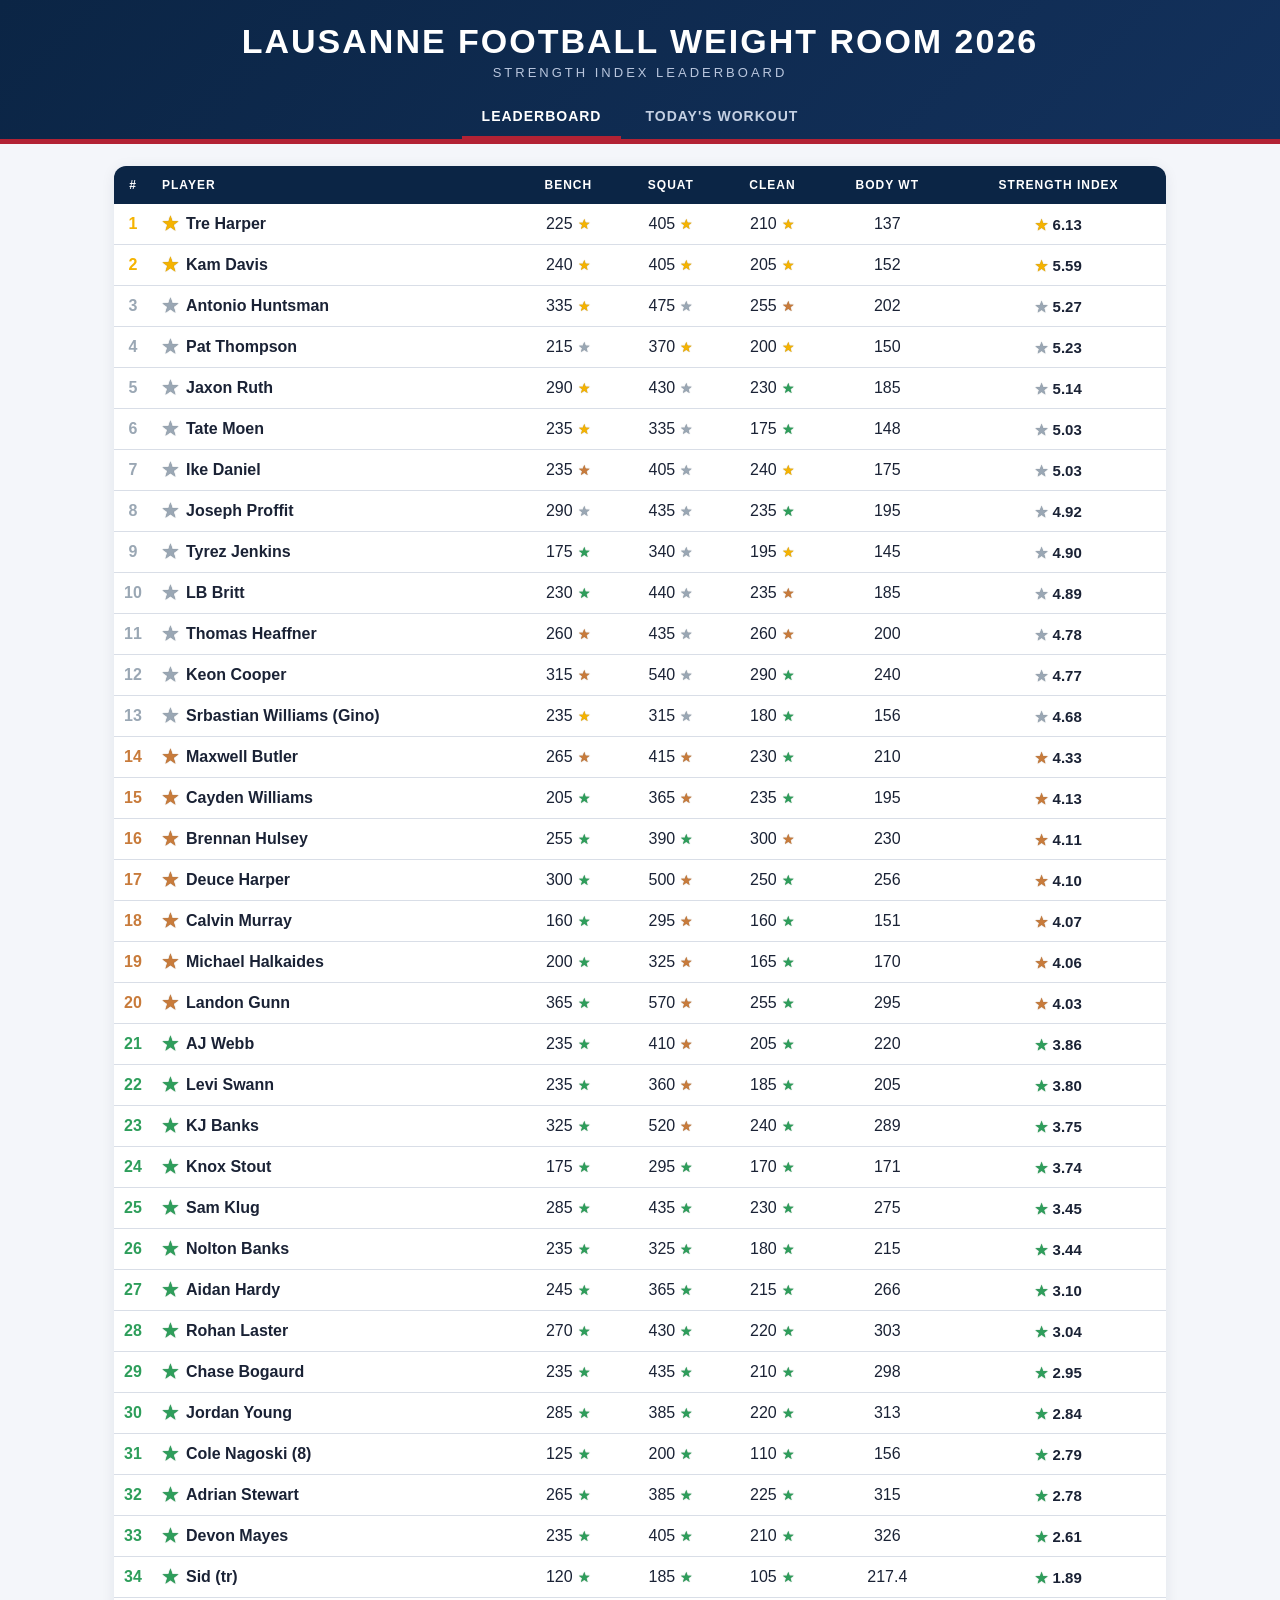
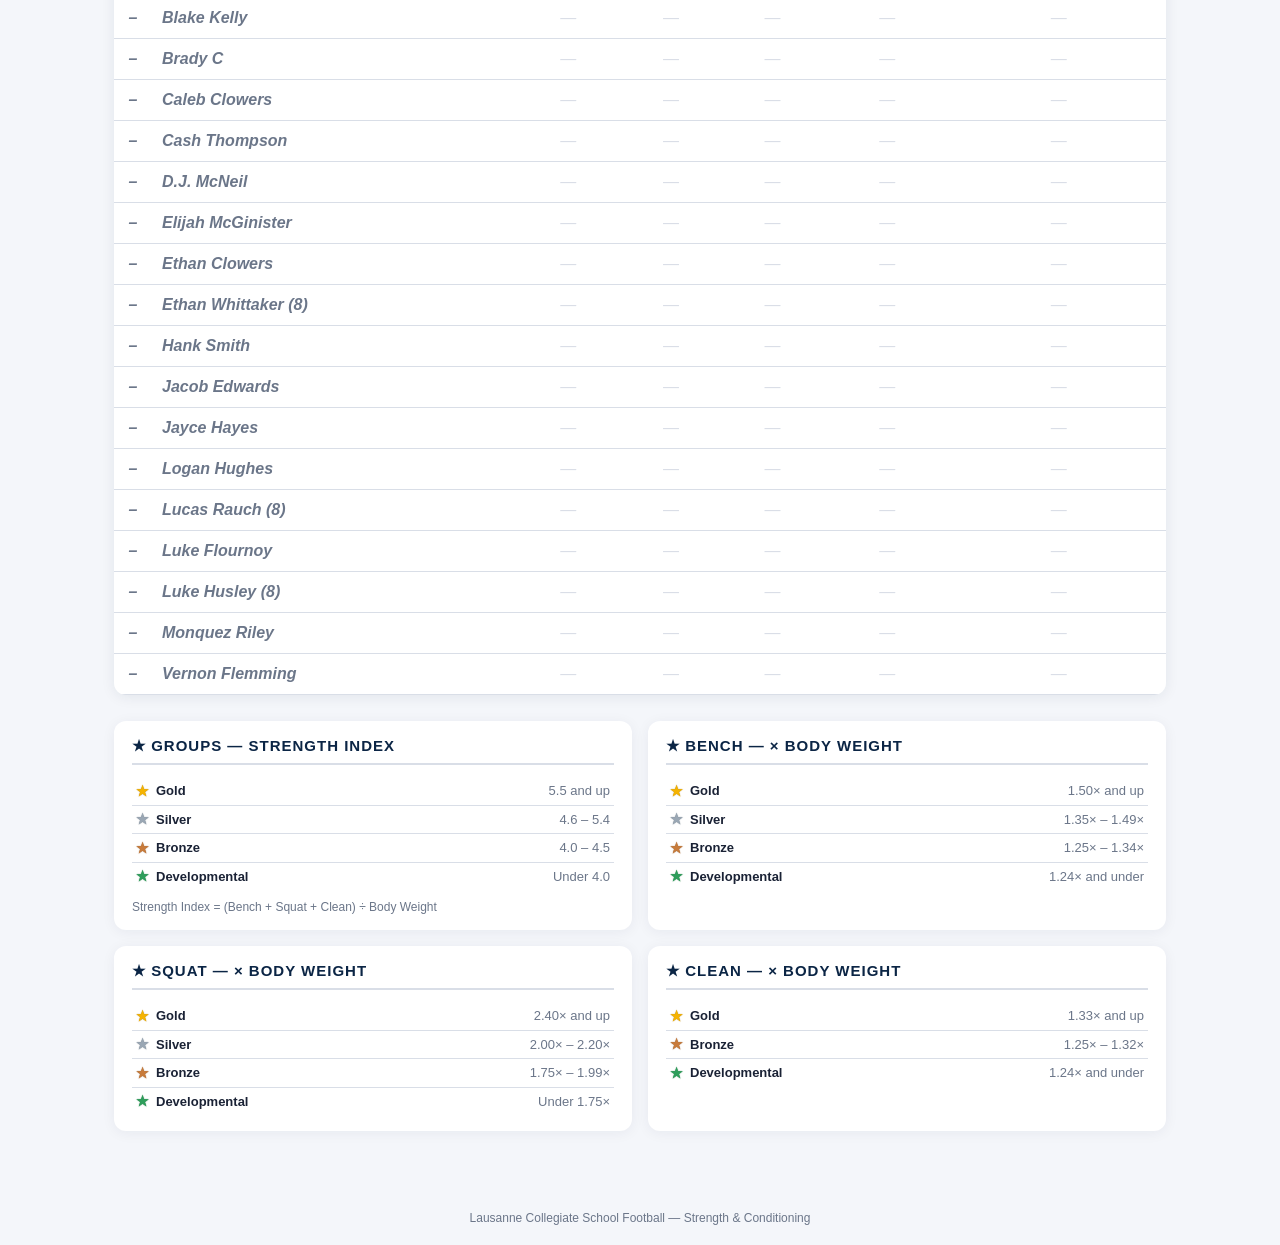
==== index.html @ dd90f664 "Build Lausanne Football Weight Room 2026 leaderboard + workout site Static site with two tabs: - Lea" ====
<!DOCTYPE html>
<html lang="en">
<head>
  <meta charset="UTF-8" />
  <meta name="viewport" content="width=device-width, initial-scale=1.0" />
  <title>Lausanne Football Weight Room 2026</title>
  <link rel="stylesheet" href="styles.css" />
</head>
<body>
  <header class="site">
    <h1>Lausanne Football Weight Room 2026</h1>
    <p class="sub">Strength Index Leaderboard</p>
    <nav class="tabs">
      <button class="active" data-target="view-board">Leaderboard</button>
      <button data-target="view-workout">Today's Workout</button>
    </nav>
  </header>

  <main>
    <!-- ============ LEADERBOARD ============ -->
    <section id="view-board" class="view active">
      <div class="board-wrap">
        <table class="board">
          <thead>
            <tr>
              <th class="rank">#</th>
              <th class="name-col">Player</th>
              <th>Bench</th>
              <th>Squat</th>
              <th>Clean</th>
              <th>Body Wt</th>
              <th>Strength Index</th>
            </tr>
          </thead>
          <tbody id="board-body"></tbody>
        </table>
      </div>

      <!-- ============ LEGEND ============ -->
      <div class="legend">
        <div class="card">
          <h3>★ Groups — Strength Index</h3>
          <table>
            <tr><td><span class="tier-label"><span class="star gold">★</span> Gold</span></td><td>5.5 and up</td></tr>
            <tr><td><span class="tier-label"><span class="star silver">★</span> Silver</span></td><td>4.6 – 5.4</td></tr>
            <tr><td><span class="tier-label"><span class="star bronze">★</span> Bronze</span></td><td>4.0 – 4.5</td></tr>
            <tr><td><span class="tier-label"><span class="star green">★</span> Developmental</span></td><td>Under 4.0</td></tr>
          </table>
          <p style="font-size:12px;color:var(--muted);margin:10px 0 0;">
            Strength Index = (Bench + Squat + Clean) ÷ Body Weight
          </p>
        </div>

        <div class="card">
          <h3>★ Bench — × Body Weight</h3>
          <table>
            <tr><td><span class="tier-label"><span class="star gold">★</span> Gold</span></td><td>1.50× and up</td></tr>
            <tr><td><span class="tier-label"><span class="star silver">★</span> Silver</span></td><td>1.35× – 1.49×</td></tr>
            <tr><td><span class="tier-label"><span class="star bronze">★</span> Bronze</span></td><td>1.25× – 1.34×</td></tr>
            <tr><td><span class="tier-label"><span class="star green">★</span> Developmental</span></td><td>1.24× and under</td></tr>
          </table>
        </div>

        <div class="card">
          <h3>★ Squat — × Body Weight</h3>
          <table>
            <tr><td><span class="tier-label"><span class="star gold">★</span> Gold</span></td><td>2.40× and up</td></tr>
            <tr><td><span class="tier-label"><span class="star silver">★</span> Silver</span></td><td>2.00× – 2.20×</td></tr>
            <tr><td><span class="tier-label"><span class="star bronze">★</span> Bronze</span></td><td>1.75× – 1.99×</td></tr>
            <tr><td><span class="tier-label"><span class="star green">★</span> Developmental</span></td><td>Under 1.75×</td></tr>
          </table>
        </div>

        <div class="card">
          <h3>★ Clean — × Body Weight</h3>
          <table>
            <tr><td><span class="tier-label"><span class="star gold">★</span> Gold</span></td><td>1.33× and up</td></tr>
            <tr><td><span class="tier-label"><span class="star bronze">★</span> Bronze</span></td><td>1.25× – 1.32×</td></tr>
            <tr><td><span class="tier-label"><span class="star green">★</span> Developmental</span></td><td>1.24× and under</td></tr>
          </table>
        </div>
      </div>
    </section>

    <!-- ============ TODAY'S WORKOUT ============ -->
    <section id="view-workout" class="view">
      <div class="workout-bar">
        <span class="workout-date" id="workout-date">Today's Workout</span>
        <span class="saved-flash" id="save-flash">✓ Saved</span>
        <span class="coach-note">Coaches: tap “Edit Workout” to post the lift of the day.</span>
      </div>

      <!-- Player-facing display -->
      <div id="workout-display">
        <div class="workout-grid">
          <div class="wcard gold">
            <h3><span class="star gold big">★</span> Gold Group</h3>
            <div class="body"><div class="display empty" id="disp-gold"></div></div>
          </div>
          <div class="wcard silver">
            <h3><span class="star silver big">★</span> Silver Group</h3>
            <div class="body"><div class="display empty" id="disp-silver"></div></div>
          </div>
          <div class="wcard bronze">
            <h3><span class="star bronze big">★</span> Bronze Group</h3>
            <div class="body"><div class="display empty" id="disp-bronze"></div></div>
          </div>
          <div class="wcard green">
            <h3><span class="star green big">★</span> Developmental Group</h3>
            <div class="body"><div class="display empty" id="disp-green"></div></div>
          </div>
        </div>
        <div style="text-align:center;margin-top:20px;">
          <button class="btn primary" id="edit-workout">Edit Workout</button>
        </div>
      </div>

      <!-- Coach editor -->
      <div id="workout-edit" style="display:none;">
        <div class="workout-grid">
          <div class="wcard gold">
            <h3><span class="star gold big">★</span> Gold Group</h3>
            <div class="body"><textarea id="ta-gold" placeholder="Lift of the day for the Gold group…"></textarea></div>
          </div>
          <div class="wcard silver">
            <h3><span class="star silver big">★</span> Silver Group</h3>
            <div class="body"><textarea id="ta-silver" placeholder="Lift of the day for the Silver group…"></textarea></div>
          </div>
          <div class="wcard bronze">
            <h3><span class="star bronze big">★</span> Bronze Group</h3>
            <div class="body"><textarea id="ta-bronze" placeholder="Lift of the day for the Bronze group…"></textarea></div>
          </div>
          <div class="wcard green">
            <h3><span class="star green big">★</span> Developmental Group</h3>
            <div class="body"><textarea id="ta-green" placeholder="Lift of the day for the Developmental group…"></textarea></div>
          </div>
        </div>
        <div style="text-align:center;margin-top:20px;display:flex;gap:12px;justify-content:center;">
          <button class="btn primary" id="save-workout">Save &amp; Post</button>
          <button class="btn ghost" id="cancel-workout">Cancel</button>
        </div>
      </div>
    </section>
  </main>

  <footer class="site">
    Lausanne Collegiate School Football — Strength &amp; Conditioning
  </footer>

  <script src="data.js"></script>
  <script src="app.js"></script>
</body>
</html>
---- styles.css ----
:root {
  --navy: #0b2545;
  --navy-light: #13315c;
  --red: #b22234;
  --bg: #f4f6fa;
  --card: #ffffff;
  --line: #d9dee7;
  --text: #1a2235;
  --muted: #6b7689;

  --gold: #f5b301;
  --silver: #9aa7b4;
  --bronze: #c87b3b;
  --green: #2e9e5b;
}

* { box-sizing: border-box; }

body {
  margin: 0;
  font-family: "Segoe UI", Roboto, Helvetica, Arial, sans-serif;
  background: var(--bg);
  color: var(--text);
}

/* ---------- Header ---------- */
header.site {
  background: linear-gradient(135deg, var(--navy) 0%, var(--navy-light) 100%);
  color: #fff;
  padding: 22px 16px 0;
  text-align: center;
  border-bottom: 5px solid var(--red);
}

header.site h1 {
  margin: 0;
  font-size: clamp(20px, 4vw, 34px);
  letter-spacing: 2px;
  font-weight: 800;
  text-transform: uppercase;
}

header.site .sub {
  margin: 4px 0 16px;
  color: #b9c6dd;
  font-size: 13px;
  letter-spacing: 3px;
  text-transform: uppercase;
}

/* ---------- Tabs ---------- */
nav.tabs {
  display: flex;
  justify-content: center;
  gap: 4px;
}

nav.tabs button {
  background: transparent;
  color: #c4d0e3;
  border: none;
  border-bottom: 3px solid transparent;
  padding: 12px 20px;
  font-size: 14px;
  font-weight: 700;
  letter-spacing: 1px;
  text-transform: uppercase;
  cursor: pointer;
  transition: all .15s ease;
}

nav.tabs button:hover { color: #fff; }

nav.tabs button.active {
  color: #fff;
  border-bottom-color: var(--red);
}

/* ---------- Layout ---------- */
main {
  max-width: 1080px;
  margin: 0 auto;
  padding: 22px 14px 60px;
}

.view { display: none; }
.view.active { display: block; }

/* ---------- Leaderboard table ---------- */
.board-wrap {
  background: var(--card);
  border-radius: 12px;
  box-shadow: 0 2px 14px rgba(11, 37, 69, .08);
  overflow-x: auto;
}

table.board {
  width: 100%;
  border-collapse: collapse;
  min-width: 640px;
}

table.board thead th {
  background: var(--navy);
  color: #fff;
  font-size: 12px;
  letter-spacing: 1px;
  text-transform: uppercase;
  padding: 12px 10px;
  text-align: center;
  position: sticky;
  top: 0;
}

table.board thead th.name-col,
table.board tbody td.name-col { text-align: left; }

table.board tbody td {
  padding: 11px 10px;
  text-align: center;
  border-bottom: 1px solid var(--line);
  font-variant-numeric: tabular-nums;
  white-space: nowrap;
}

table.board tbody tr:hover { background: #eef2fa; }

.rank {
  font-weight: 800;
  color: var(--muted);
  width: 38px;
}

.player-name {
  display: flex;
  align-items: center;
  gap: 8px;
  font-weight: 700;
}

.si-cell { font-weight: 800; font-size: 15px; }

.lift-cell { position: relative; }
.lift-val { display: inline-flex; align-items: center; gap: 5px; }

.no-data td { color: var(--muted); font-style: italic; }
.no-data .dash { color: var(--line); }

/* ---------- Stars ---------- */
.star { font-size: 14px; line-height: 1; }
.star.gold   { color: var(--gold);   text-shadow: 0 0 1px #9a6f00; }
.star.silver { color: var(--silver); text-shadow: 0 0 1px #5f6b78; }
.star.bronze { color: var(--bronze); text-shadow: 0 0 1px #7d4715; }
.star.green  { color: var(--green);  text-shadow: 0 0 1px #176b38; }
.star.big { font-size: 18px; }

/* group tint on the rank cell */
tr.g-gold   .rank { color: var(--gold); }
tr.g-silver .rank { color: var(--silver); }
tr.g-bronze .rank { color: var(--bronze); }
tr.g-green  .rank { color: var(--green); }

/* ---------- Legend ---------- */
.legend {
  margin-top: 26px;
  display: grid;
  grid-template-columns: 1fr;
  gap: 16px;
}

@media (min-width: 720px) {
  .legend { grid-template-columns: 1fr 1fr; }
}

.legend .card {
  background: var(--card);
  border-radius: 12px;
  padding: 16px 18px;
  box-shadow: 0 2px 14px rgba(11, 37, 69, .06);
}

.legend h3 {
  margin: 0 0 12px;
  font-size: 15px;
  text-transform: uppercase;
  letter-spacing: 1px;
  color: var(--navy);
  border-bottom: 2px solid var(--line);
  padding-bottom: 8px;
}

.legend table { width: 100%; border-collapse: collapse; font-size: 13px; }
.legend td { padding: 6px 4px; border-bottom: 1px solid var(--line); }
.legend td:first-child { white-space: nowrap; font-weight: 700; }
.legend td:last-child { text-align: right; color: var(--muted); font-variant-numeric: tabular-nums; }
.legend tr:last-child td { border-bottom: none; }

.tier-label { display: inline-flex; align-items: center; gap: 7px; }

/* ---------- Workout view ---------- */
.workout-grid {
  display: grid;
  grid-template-columns: 1fr;
  gap: 16px;
}
@media (min-width: 720px) {
  .workout-grid { grid-template-columns: 1fr 1fr; }
}

.wcard {
  background: var(--card);
  border-radius: 12px;
  box-shadow: 0 2px 14px rgba(11, 37, 69, .08);
  overflow: hidden;
  border-top: 6px solid var(--line);
}
.wcard.gold   { border-top-color: var(--gold); }
.wcard.silver { border-top-color: var(--silver); }
.wcard.bronze { border-top-color: var(--bronze); }
.wcard.green  { border-top-color: var(--green); }

.wcard h3 {
  margin: 0;
  padding: 14px 18px;
  font-size: 16px;
  text-transform: uppercase;
  letter-spacing: 1px;
  display: flex;
  align-items: center;
  gap: 8px;
}

.wcard .body { padding: 0 18px 18px; }

.wcard textarea {
  width: 100%;
  min-height: 150px;
  border: 1px solid var(--line);
  border-radius: 8px;
  padding: 12px;
  font-size: 15px;
  font-family: inherit;
  resize: vertical;
  line-height: 1.5;
}
.wcard textarea:focus { outline: 2px solid var(--navy-light); border-color: transparent; }

.wcard .display {
  white-space: pre-wrap;
  font-size: 15px;
  line-height: 1.6;
  min-height: 60px;
  color: var(--text);
}
.wcard .display.empty { color: var(--muted); font-style: italic; }

.workout-bar {
  display: flex;
  flex-wrap: wrap;
  gap: 12px;
  align-items: center;
  margin-bottom: 18px;
}

.workout-date {
  font-size: 18px;
  font-weight: 800;
  color: var(--navy);
}

.btn {
  border: none;
  border-radius: 8px;
  padding: 10px 18px;
  font-size: 14px;
  font-weight: 700;
  letter-spacing: .5px;
  cursor: pointer;
}
.btn.primary { background: var(--red); color: #fff; }
.btn.primary:hover { background: #8f1b29; }
.btn.ghost { background: #e7ecf5; color: var(--navy); }
.btn.ghost:hover { background: #d7deec; }

.coach-note {
  margin-left: auto;
  font-size: 12px;
  color: var(--muted);
}

.saved-flash {
  color: var(--green);
  font-weight: 700;
  font-size: 13px;
  opacity: 0;
  transition: opacity .2s;
}
.saved-flash.show { opacity: 1; }

footer.site {
  text-align: center;
  color: var(--muted);
  font-size: 12px;
  padding: 20px;
}
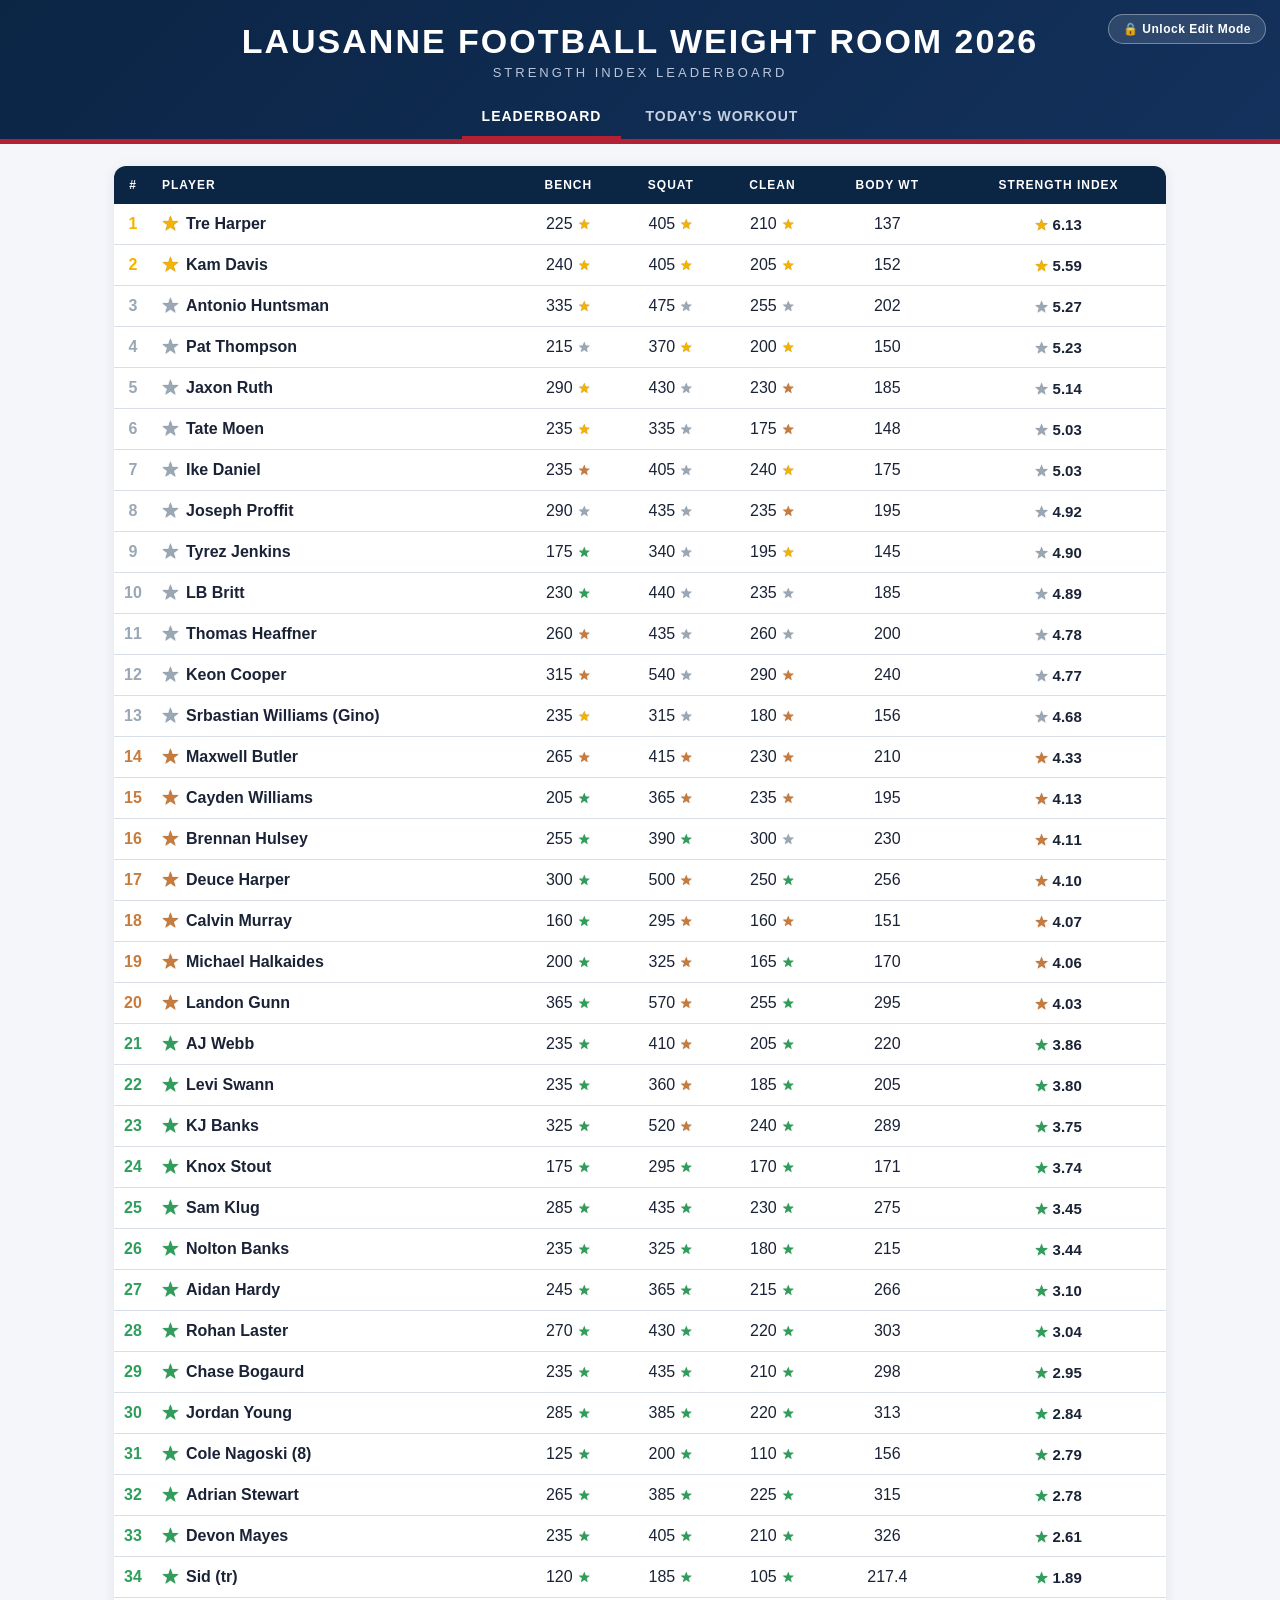
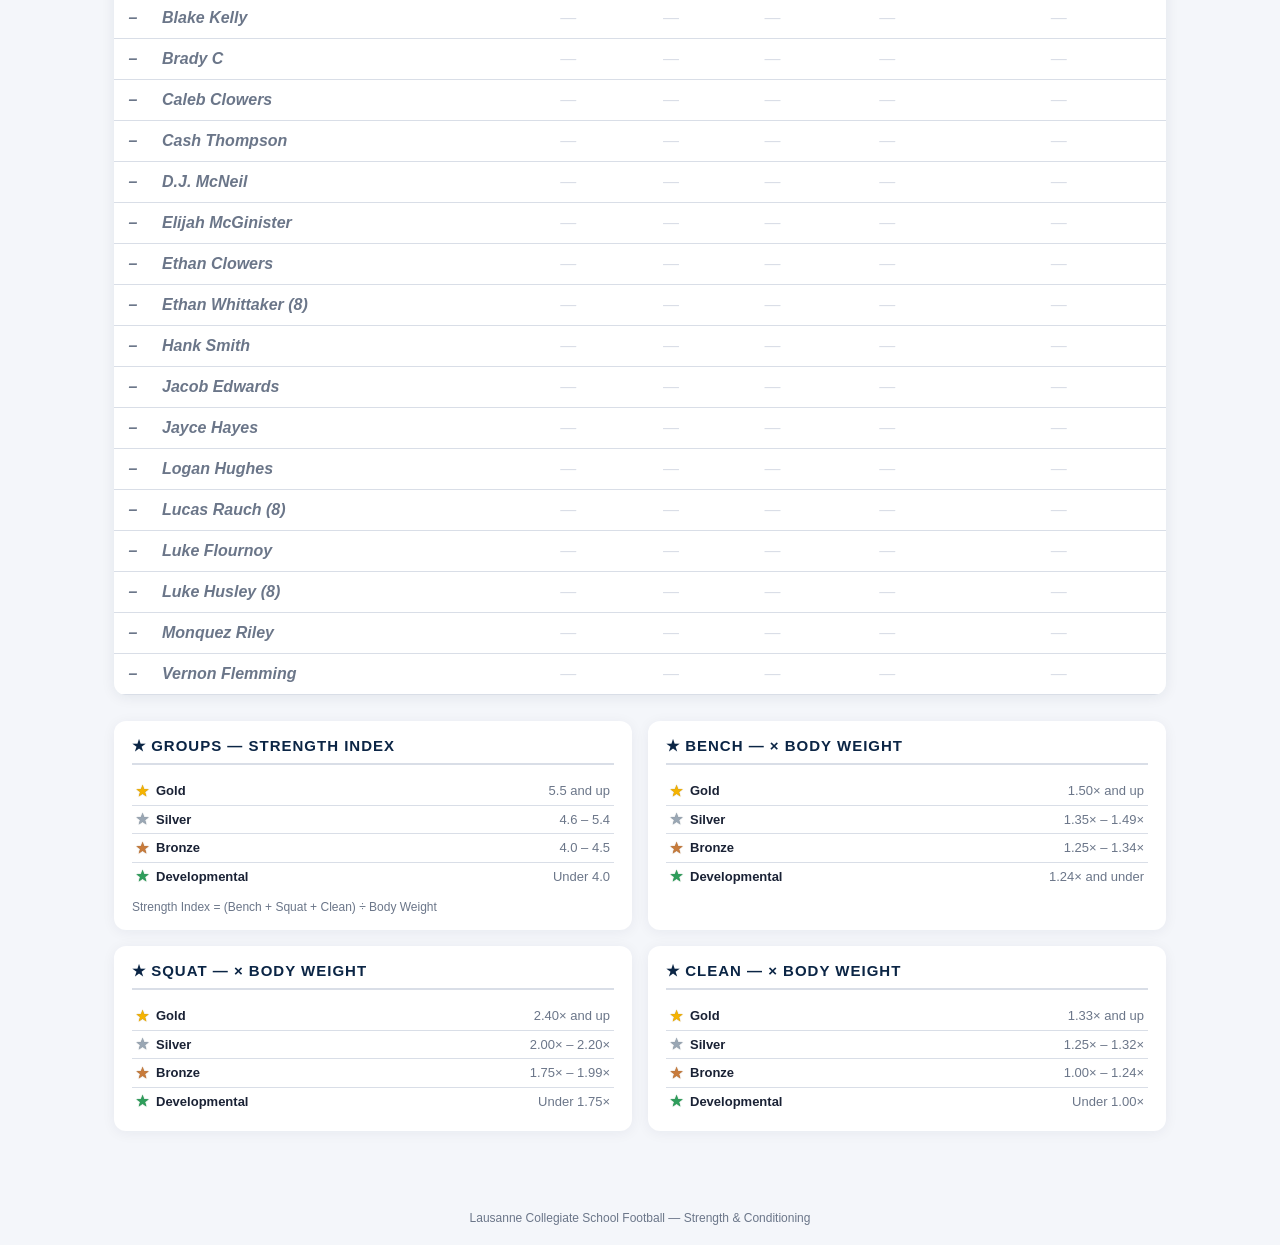
==== commit e0fb08c6: "Add password-gated coach edit mode and update clean tiers - Unlock Edit Mode button prompts for coac" ====
--- a/index.html
+++ b/index.html
@@ -14,7 +14,15 @@
       <button class="active" data-target="view-board">Leaderboard</button>
       <button data-target="view-workout">Today's Workout</button>
     </nav>
+    <div class="edit-bar">
+      <button id="edit-toggle" class="edit-toggle">🔒 Unlock Edit Mode</button>
+    </div>
   </header>
+
+  <div id="edit-banner" class="edit-banner">
+    ✏️ Coach Edit Mode is ON — change Bench / Squat / Clean / Body Wt below and
+    the Strength Index, rank, and stars update automatically.
+  </div>
 
   <main>
     <!-- ============ LEADERBOARD ============ -->
@@ -75,8 +83,9 @@
           <h3>★ Clean — × Body Weight</h3>
           <table>
             <tr><td><span class="tier-label"><span class="star gold">★</span> Gold</span></td><td>1.33× and up</td></tr>
-            <tr><td><span class="tier-label"><span class="star bronze">★</span> Bronze</span></td><td>1.25× – 1.32×</td></tr>
-            <tr><td><span class="tier-label"><span class="star green">★</span> Developmental</span></td><td>1.24× and under</td></tr>
+            <tr><td><span class="tier-label"><span class="star silver">★</span> Silver</span></td><td>1.25× – 1.32×</td></tr>
+            <tr><td><span class="tier-label"><span class="star bronze">★</span> Bronze</span></td><td>1.00× – 1.24×</td></tr>
+            <tr><td><span class="tier-label"><span class="star green">★</span> Developmental</span></td><td>Under 1.00×</td></tr>
           </table>
         </div>
       </div>
@@ -87,59 +96,10 @@
       <div class="workout-bar">
         <span class="workout-date" id="workout-date">Today's Workout</span>
         <span class="saved-flash" id="save-flash">✓ Saved</span>
-        <span class="coach-note">Coaches: tap “Edit Workout” to post the lift of the day.</span>
+        <span class="coach-note" id="workout-note"></span>
       </div>
-
-      <!-- Player-facing display -->
-      <div id="workout-display">
-        <div class="workout-grid">
-          <div class="wcard gold">
-            <h3><span class="star gold big">★</span> Gold Group</h3>
-            <div class="body"><div class="display empty" id="disp-gold"></div></div>
-          </div>
-          <div class="wcard silver">
-            <h3><span class="star silver big">★</span> Silver Group</h3>
-            <div class="body"><div class="display empty" id="disp-silver"></div></div>
-          </div>
-          <div class="wcard bronze">
-            <h3><span class="star bronze big">★</span> Bronze Group</h3>
-            <div class="body"><div class="display empty" id="disp-bronze"></div></div>
-          </div>
-          <div class="wcard green">
-            <h3><span class="star green big">★</span> Developmental Group</h3>
-            <div class="body"><div class="display empty" id="disp-green"></div></div>
-          </div>
-        </div>
-        <div style="text-align:center;margin-top:20px;">
-          <button class="btn primary" id="edit-workout">Edit Workout</button>
-        </div>
-      </div>
-
-      <!-- Coach editor -->
-      <div id="workout-edit" style="display:none;">
-        <div class="workout-grid">
-          <div class="wcard gold">
-            <h3><span class="star gold big">★</span> Gold Group</h3>
-            <div class="body"><textarea id="ta-gold" placeholder="Lift of the day for the Gold group…"></textarea></div>
-          </div>
-          <div class="wcard silver">
-            <h3><span class="star silver big">★</span> Silver Group</h3>
-            <div class="body"><textarea id="ta-silver" placeholder="Lift of the day for the Silver group…"></textarea></div>
-          </div>
-          <div class="wcard bronze">
-            <h3><span class="star bronze big">★</span> Bronze Group</h3>
-            <div class="body"><textarea id="ta-bronze" placeholder="Lift of the day for the Bronze group…"></textarea></div>
-          </div>
-          <div class="wcard green">
-            <h3><span class="star green big">★</span> Developmental Group</h3>
-            <div class="body"><textarea id="ta-green" placeholder="Lift of the day for the Developmental group…"></textarea></div>
-          </div>
-        </div>
-        <div style="text-align:center;margin-top:20px;display:flex;gap:12px;justify-content:center;">
-          <button class="btn primary" id="save-workout">Save &amp; Post</button>
-          <button class="btn ghost" id="cancel-workout">Cancel</button>
-        </div>
-      </div>
+      <div class="workout-grid" id="workout-grid"></div>
+      <div id="workout-actions" style="text-align:center;margin-top:20px;"></div>
     </section>
   </main>
 
--- a/styles.css
+++ b/styles.css
@@ -47,6 +47,53 @@
   letter-spacing: 3px;
   text-transform: uppercase;
 }
+
+/* ---------- Edit toggle ---------- */
+.edit-bar {
+  position: absolute;
+  top: 14px;
+  right: 14px;
+}
+.edit-toggle {
+  background: rgba(255, 255, 255, .12);
+  color: #fff;
+  border: 1px solid rgba(255, 255, 255, .35);
+  border-radius: 20px;
+  padding: 7px 14px;
+  font-size: 12px;
+  font-weight: 700;
+  letter-spacing: .5px;
+  cursor: pointer;
+}
+.edit-toggle:hover { background: rgba(255, 255, 255, .22); }
+.edit-toggle.on { background: var(--red); border-color: var(--red); }
+
+header.site { position: relative; }
+
+.edit-banner {
+  display: none;
+  background: #fff4d6;
+  color: #7a5c00;
+  border-bottom: 1px solid #e6cf8a;
+  text-align: center;
+  font-size: 13px;
+  font-weight: 600;
+  padding: 10px 14px;
+}
+.edit-banner.show { display: block; }
+
+.edit-input {
+  width: 64px;
+  padding: 6px 6px;
+  border: 1px solid var(--navy-light);
+  border-radius: 6px;
+  font-size: 14px;
+  font-family: inherit;
+  text-align: center;
+  font-variant-numeric: tabular-nums;
+}
+.edit-input:focus { outline: 2px solid var(--red); border-color: transparent; }
+.lift-cell.editing .lift-val { gap: 6px; }
 
 /* ---------- Tabs ---------- */
 nav.tabs {
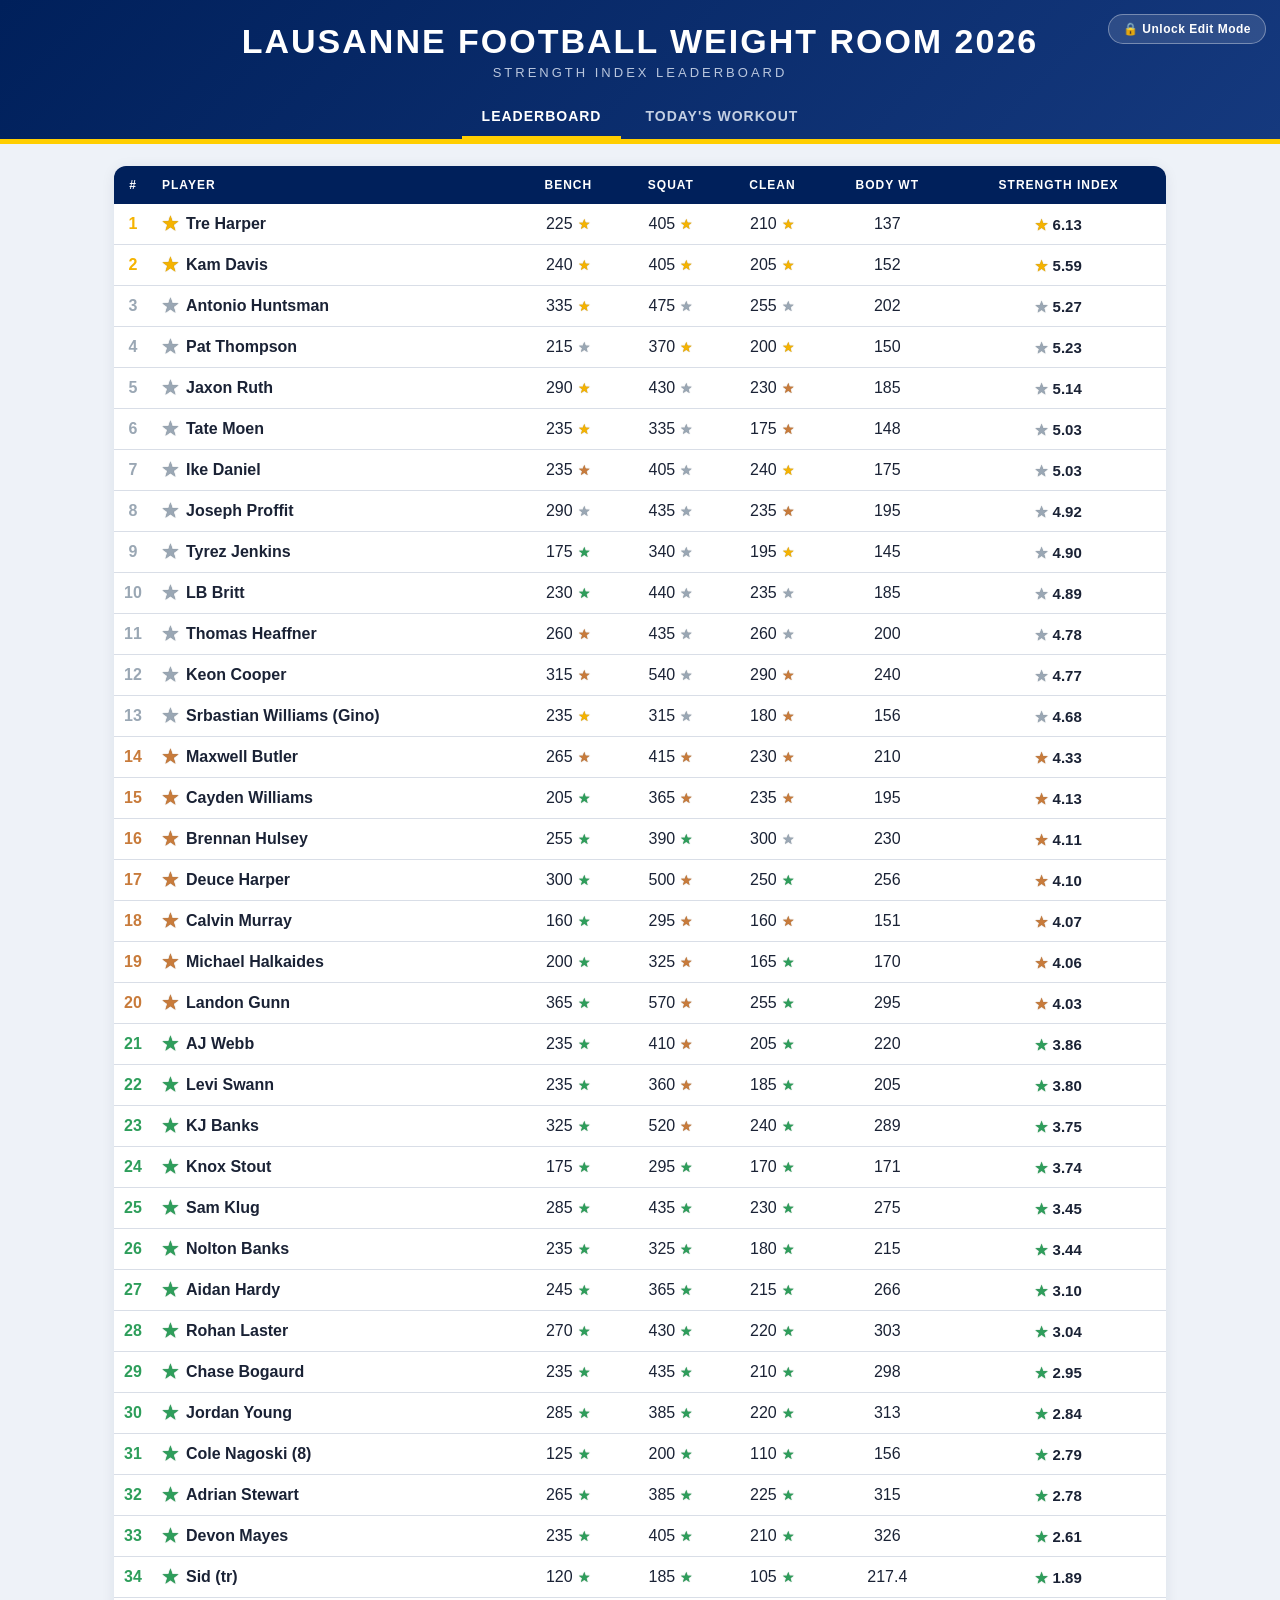
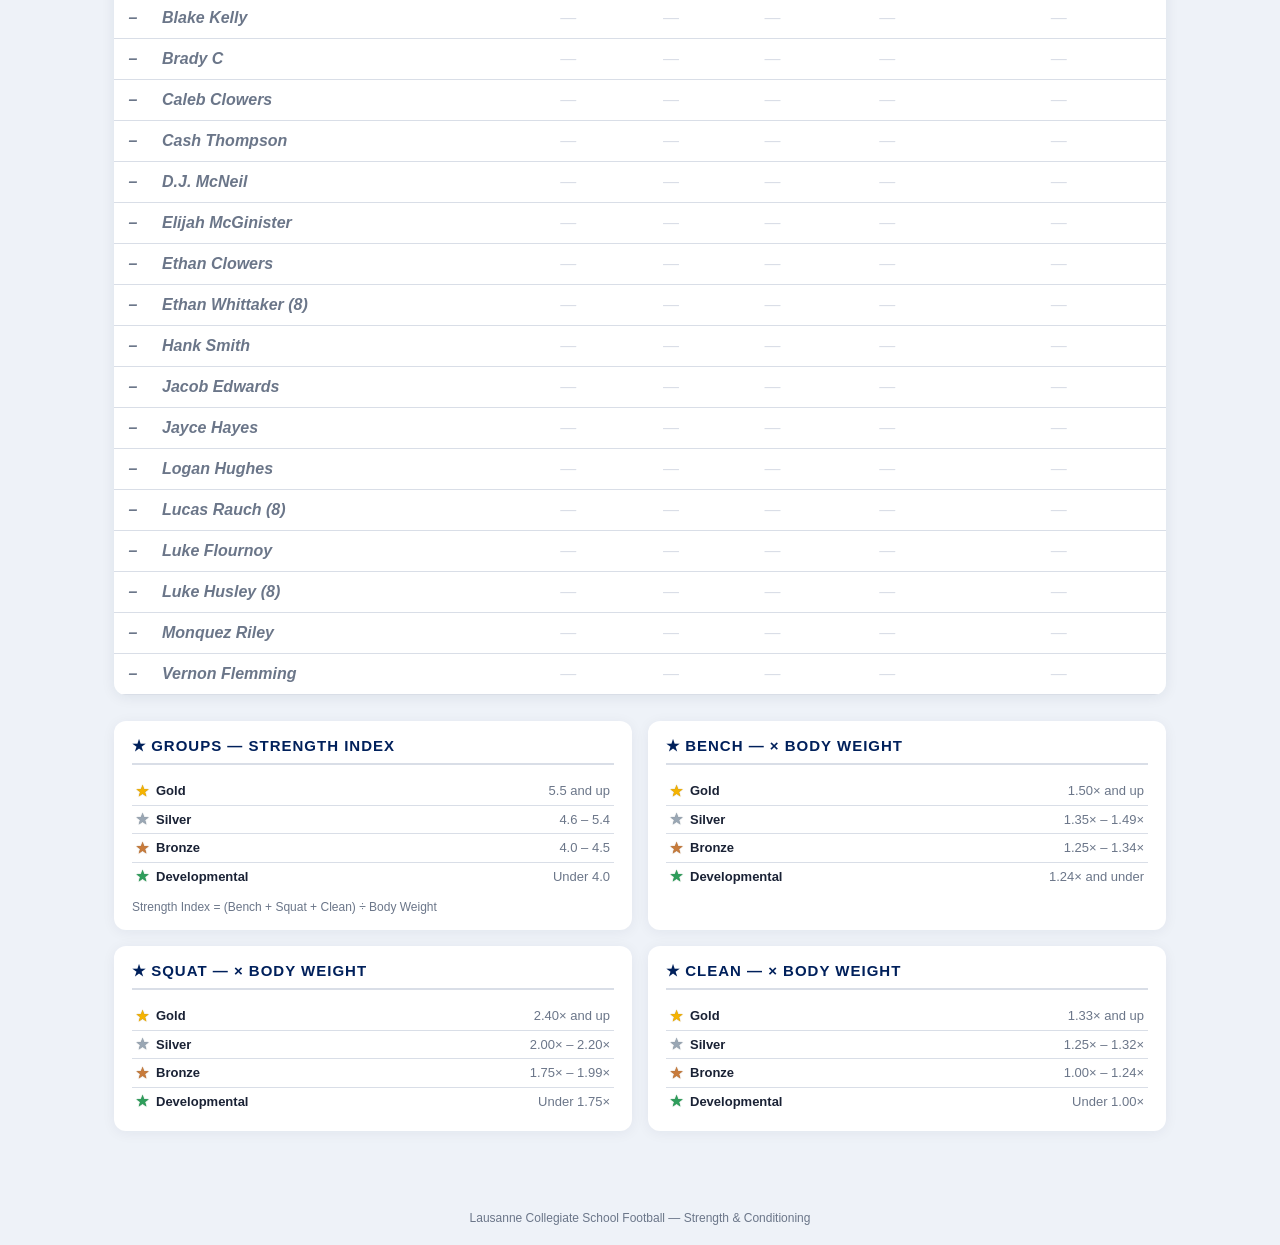
==== commit e3031521: "Recolor to Lausanne navy/yellow and allow editing player names - Theme switched from navy/red to Lau" ====
--- a/index.html
+++ b/index.html
@@ -20,9 +20,11 @@
   </header>
 
   <div id="edit-banner" class="edit-banner">
-    ✏️ Coach Edit Mode is ON — change Bench / Squat / Clean / Body Wt below and
-    the Strength Index, rank, and stars update automatically.
+    ✏️ Coach Edit Mode is ON — fix a name or change Bench / Squat / Clean /
+    Body Wt below, and the Strength Index, rank, and stars update automatically.
+    Hit <strong>Publish to everyone</strong> to share your changes.
   </div>
+  <div id="coach-tools" class="coach-tools"></div>
 
   <main>
     <!-- ============ LEADERBOARD ============ -->
@@ -99,7 +101,6 @@
         <span class="coach-note" id="workout-note"></span>
       </div>
       <div class="workout-grid" id="workout-grid"></div>
-      <div id="workout-actions" style="text-align:center;margin-top:20px;"></div>
     </section>
   </main>
 
--- a/styles.css
+++ b/styles.css
@@ -1,8 +1,10 @@
 :root {
-  --navy: #0b2545;
-  --navy-light: #13315c;
-  --red: #b22234;
-  --bg: #f4f6fa;
+  --navy: #00205b;        /* Lausanne dark blue */
+  --navy-light: #15397e;
+  --accent: #ffce00;      /* Lausanne yellow */
+  --accent-dark: #e6b800;
+  --danger: #c0392b;
+  --bg: #eef2f8;
   --card: #ffffff;
   --line: #d9dee7;
   --text: #1a2235;
@@ -29,7 +31,7 @@
   color: #fff;
   padding: 22px 16px 0;
   text-align: center;
-  border-bottom: 5px solid var(--red);
+  border-bottom: 5px solid var(--accent);
 }
 
 header.site h1 {
@@ -66,7 +68,7 @@
   cursor: pointer;
 }
 .edit-toggle:hover { background: rgba(255, 255, 255, .22); }
-.edit-toggle.on { background: var(--red); border-color: var(--red); }
+.edit-toggle.on { background: var(--accent); border-color: var(--accent); color: var(--navy); }
 
 header.site { position: relative; }
 
@@ -81,6 +83,22 @@
   padding: 10px 14px;
 }
 .edit-banner.show { display: block; }
+
+.coach-tools {
+  display: none;
+  align-items: center;
+  gap: 14px;
+  flex-wrap: wrap;
+  max-width: 1080px;
+  margin: 0 auto;
+  padding: 12px 14px 0;
+}
+.coach-tools.show { display: flex; }
+
+.publish-status { font-size: 13px; font-weight: 600; color: var(--muted); }
+.publish-status.ok   { color: var(--green); }
+.publish-status.err  { color: var(--danger); }
+.publish-status.warn { color: #b5851a; }
 
 .edit-input {
   width: 64px;
@@ -92,7 +110,9 @@
   text-align: center;
   font-variant-numeric: tabular-nums;
 }
-.edit-input:focus { outline: 2px solid var(--red); border-color: transparent; }
+.edit-input:focus { outline: 2px solid var(--navy-light); border-color: transparent; }
+.name-input { width: 160px; text-align: left; }
+@media (max-width: 720px) { .name-input { width: 120px; } }
 .lift-cell.editing .lift-val { gap: 6px; }
 
 /* ---------- Tabs ---------- */
@@ -120,7 +140,7 @@
 
 nav.tabs button.active {
   color: #fff;
-  border-bottom-color: var(--red);
+  border-bottom-color: var(--accent);
 }
 
 /* ---------- Layout ---------- */
@@ -324,8 +344,8 @@
   letter-spacing: .5px;
   cursor: pointer;
 }
-.btn.primary { background: var(--red); color: #fff; }
-.btn.primary:hover { background: #8f1b29; }
+.btn.primary { background: var(--accent); color: var(--navy); }
+.btn.primary:hover { background: var(--accent-dark); }
 .btn.ghost { background: #e7ecf5; color: var(--navy); }
 .btn.ghost:hover { background: #d7deec; }
 
